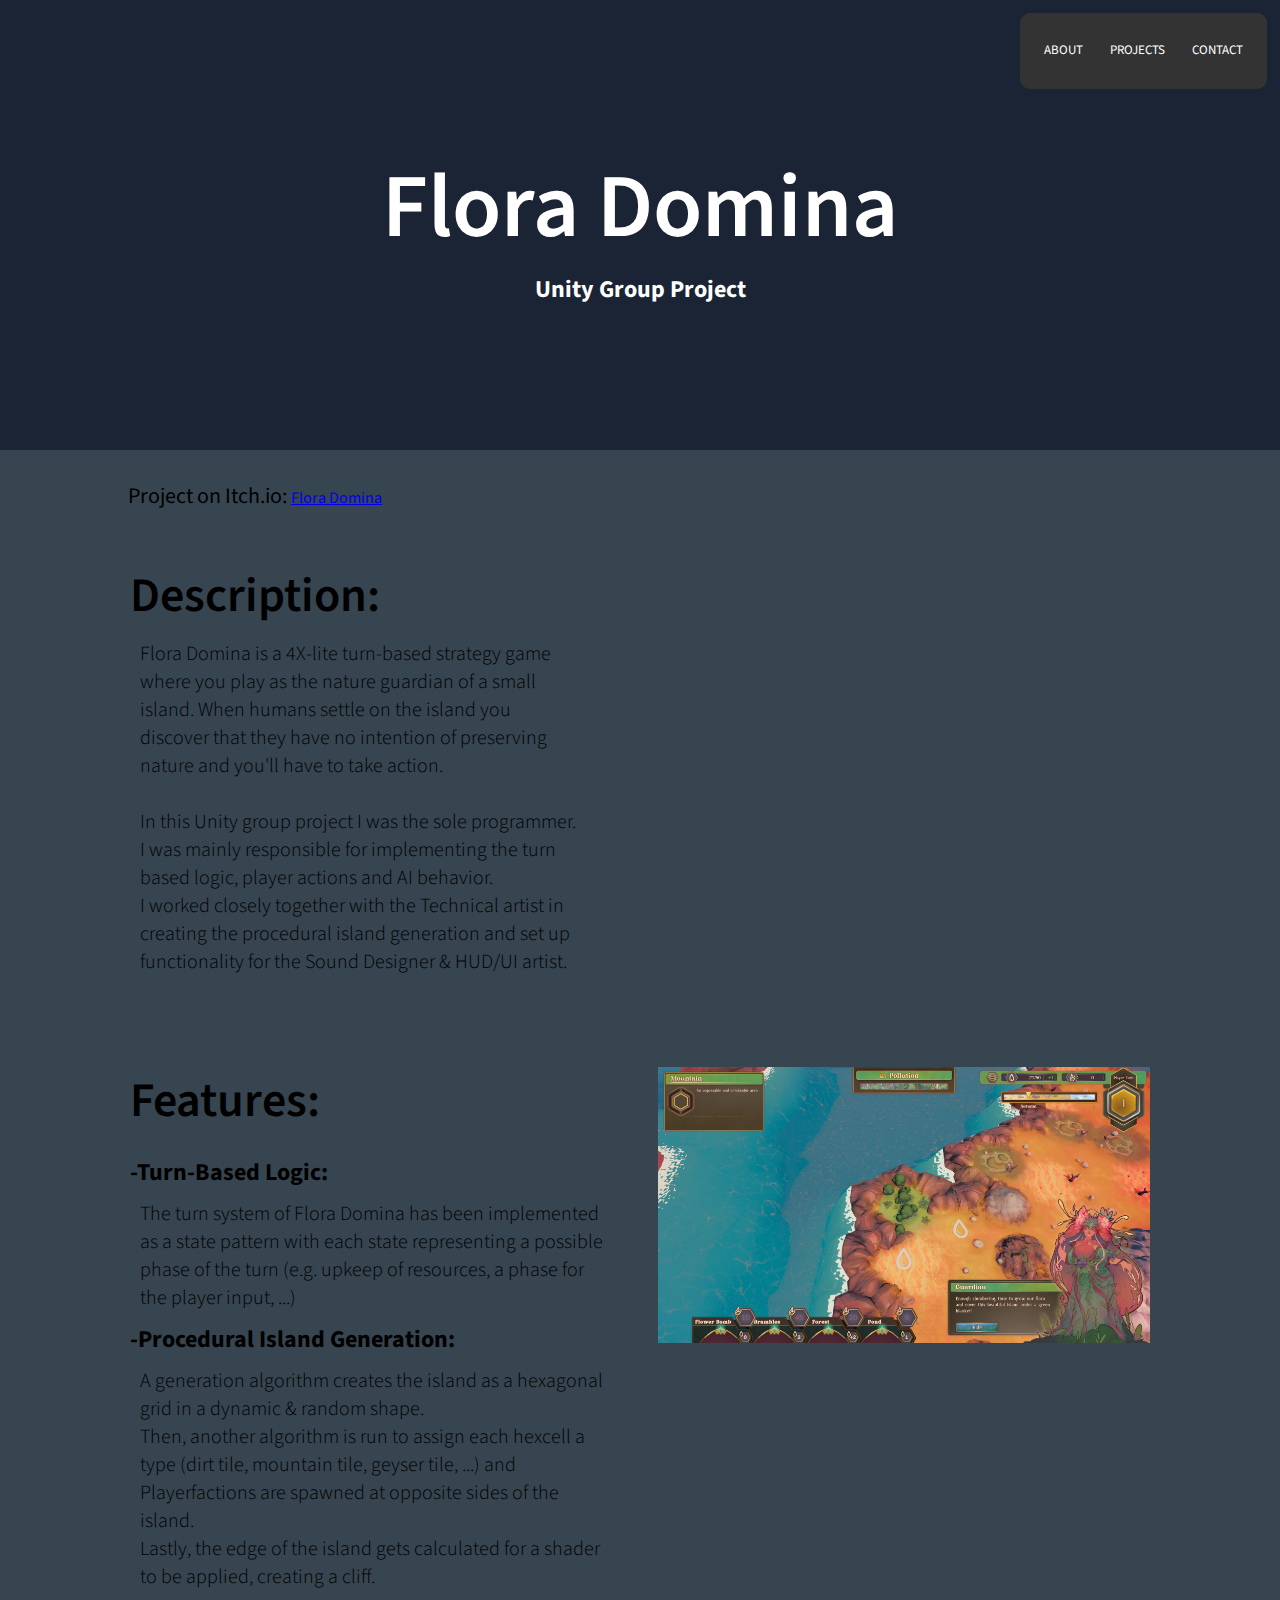
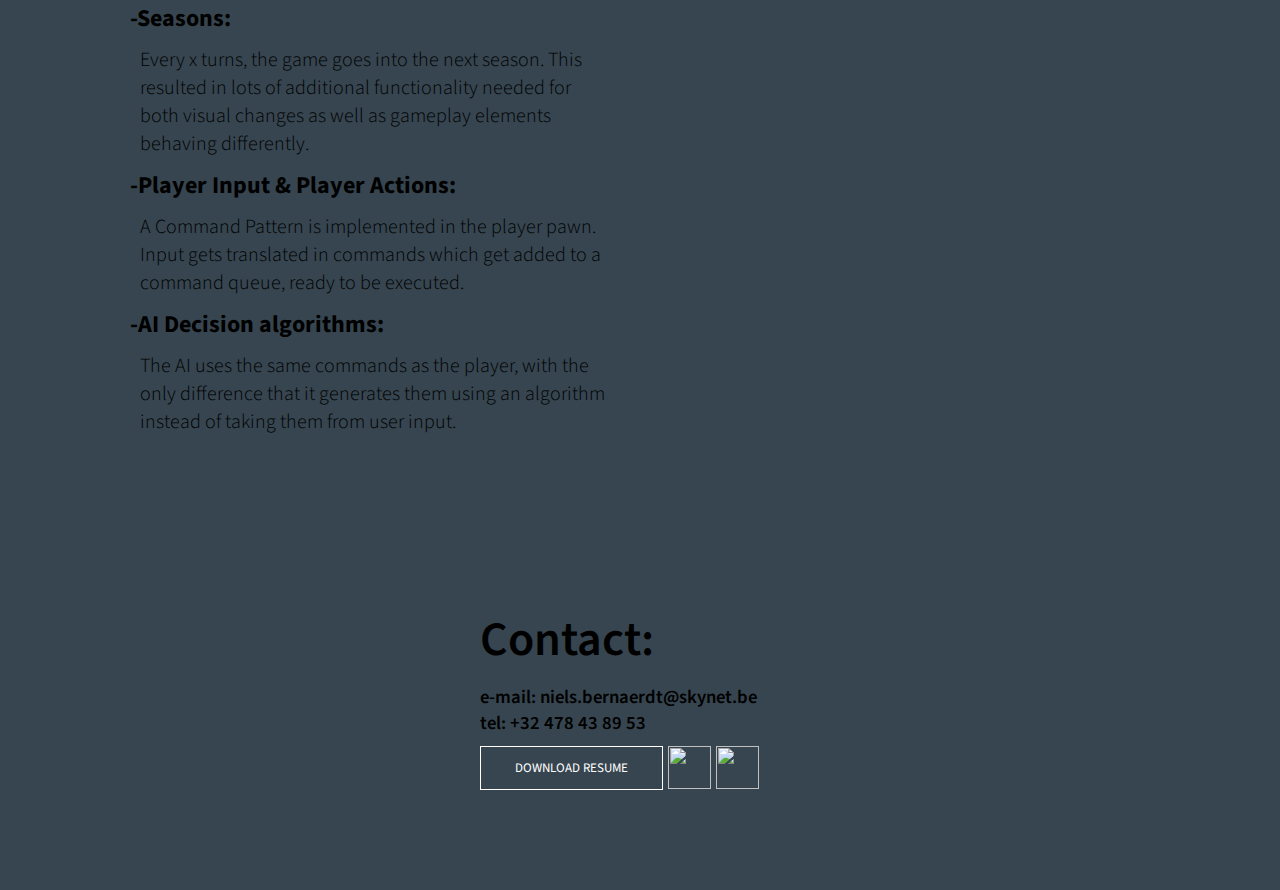
==== FloraDomina.html @ 12a6bb4c "MOD: Project Pages rewritten" ====
<html style="--banner: url(Resources/Resources_FloraDomina_0.png);
            --bannerHeight: 50vh">
<head>
	<meta name="viewport" content="width=device-width, initial-scale=1.0">
	<title> Niels Bernaerdt</title>
	<link rel="stylesheet" href="style.css">
	<link rel="preconnect" href="https://fonts.googleapis.com">
	<link rel="preconnect" href="https://fonts.gstatic.com" crossorigin>
	<link href="https://fonts.googleapis.com/css2?family=Source+Sans+Pro&display=swap" rel="stylesheet">
</head>
<body>
	<!------ Header ------>
	<section class="header">
		<nav id="nav-wrapper">
			<div class="nav-links" id="navLinks">
				<i class="fa fa-times" onclick="HideMenu()"></i>
				<ul class="menuitem">
					<li><a href="Index.html#AboutID">ABOUT</a></li>
					<li><a href="Index.html#ProjectsID">PROJECTS</a></li>
					<li><a href="Index.html#ContactID">CONTACT</a></li>
				</ul>
			</div>
			<i class="fa fa-bars" onclick="ShowMenu()"></i>
		</nav>

		<div class="text-box">
			<h1>Flora Domina</h1>
			<h2>
				Unity Group Project
			</h2>
		</div>
	</section>

	<section class="mainBody">
		<div style="text-align: left;">
			<span style="font-size: 22px;">Project on Itch.io: </span>
			<a href="https://davevanverdegem.itch.io/flora-domina" target="_blank"> Flora Domina </a>
		</div>


		<div class="row">
			<a class="mainBodyCol">
				<h1>Description:</h1>
				<p class="p1">
					Flora Domina is a 4X-lite turn-based  strategy game where you play as the nature guardian of a small island.
					When humans settle on the island you discover that they have no intention of preserving nature and you'll have to take action.
					<br />
					<br />
					In this Unity group project I was the sole programmer. I was mainly responsible for implementing the turn based logic, player actions and AI behavior.
					<br />I worked closely together with the Technical artist in creating the procedural island generation and set up functionality for the Sound Designer & HUD/UI artist.
				</p>
			</a>

			<a class="mainBodyCol">
				<iframe width="560" height="315" src="https://www.youtube.com/embed/jz9SjQqxo2Q" title="YouTube video player" frameborder="0" allow="accelerometer; autoplay; clipboard-write; encrypted-media; gyroscope; picture-in-picture; web-share" allowfullscreen></iframe>
			</a>
		</div>
		<div class="row">
			<a class="mainBodyCol">
				<h1>Features:</h1>
				<p class="p1">
					<h2>-Turn-Based Logic:</h2>
				<p class="p1">The turn system of Flora Domina has been implemented as a state pattern with each state representing a possible phase of the turn (e.g. upkeep of resources, a phase for the player input, ...)</p>
				<h2>-Procedural Island Generation:</h2>
				<p class="p1">A generation algorithm creates the island as a hexagonal grid in a dynamic & random shape.<br />
					Then, another algorithm is run to assign each hexcell a type (dirt tile, mountain tile, geyser tile, ...) and Playerfactions are spawned at opposite sides of the island. <br />
					Lastly, the edge of the island gets calculated for a shader to be applied, creating a cliff.
					</p>
				<h2>-Seasons:</h2>
				<p class="p1">Every x turns, the game goes into the next season. This resulted in lots of additional functionality needed for both visual changes as well as gameplay elements behaving differently.</p>
				<h2>-Player Input & Player Actions:</h2>
				<p class="p1">A Command Pattern is implemented in the player pawn. Input gets translated in commands which get added to a command queue, ready to be executed.</p>
				<h2>-AI Decision algorithms:</h2>
				<p class="p1">The AI uses the same commands as the player, with the only difference that it generates them using an algorithm instead of taking them from user input.</p>
			</a>

			<a class="mainBodyCol">
				<img src="Resources/Resources_FloraDomina_1.png">
			</a>
		</div>
	</section>

	<!------ Footer ------>
	<section class="footer">
		<div class="contact">
			<h1>Contact:</h1>
			<h3>
				e-mail: niels.bernaerdt@skynet.be
				<br />tel: +32 478 43 89 53
			</h3>
			<div style="display: flex; gap: 5px;">
				<a href="https://drive.google.com/file/d/1lWMY_FMNLQYvfuoHR9jH7aXTfUZgRpDP/view?usp=sharing" target="_blank" class="btn">DOWNLOAD RESUME</a>
				<a href="https://www.linkedin.com/in/niels-bernaerdt-561952152/" target="_blank"><img src="Resources/IconLinkedIn.png" style="height: 43px; width:auto"></a>
				<a href="https://github.com/NielsBernaerdt" target="_blank"><img src="Resources/IconGithub.png" style="height: 43px; width: auto"></a>
			</div>
		</div>
	</section>

	<!------ JavaScript for Toggle Menu ------>
	<script>var navLinks = document.getElementById("navLinks");
        function ShowMenu() {
            navLinks.style.right = "0";
        }
        function HideMenu() {
            navLinks.style.right = "-200px";
        }</script>
</body>
</html>
---- style.css ----
* {
    margin: 0;
    padding: 0;
    scroll-behavior: smooth;
    font-family: 'Source Sans Pro', sans-serif;
}
:root {
    --banner: url(Resources/banner.png);
    --bannerHeight:  100vh;
}
html {
    /*background-color: #536878;*/
    /*background-color: #536872;*/
    background-color: #36454f;
}
.header {
    min-height: var(--bannerHeight);
    width: 100%;
    background-image: linear-gradient(rgba(4,9,30,0.55), rgba(4,9,30,0.55)), var(--banner);
    background-position: center;
    background-size: cover;
    position: relative;
}
nav {
    position: fixed;
    top: 0;
    right: 0;
    z-index: 2;
    display: flex;
    padding: 1% 1%;
    justify-content: space-between;
    align-items: center;
}
nav img{
    width: 150px;
}
.nav-links {
    flex: 1;
    text-align: right;
    flex-basis: 31%;
    background: #333333;
    border-radius: 10px;
    margin-bottom: 5%;
    padding: 20px 12px;
    box-sizing: border-box;
    transition: 0.5s;
}
    .nav-links ul li {
        list-style: none;
        display: inline-block;
        padding: 8px 12px;
        position: relative;
        vertical-align: middle;
    }
.nav-links ul li a{
    color: #fff;
    text-decoration: none;
    font-size: 13px;
}
    .nav-links ul li a img {
        width: 28px;
        height: 28px;
    }

.active{
    background-color: #666;
    color: white;
}
.nav-links ul li a::after {
    content: '';
    width: 0%;
    height: 2px;
    background: #495e67;
    display: block;
    margin: auto;
    transition: 0.5s;
}
.nav-links ul li a:hover::after{
    width: 100%;
}
.text-box{
    width: auto;
    color: #fff;
    position: absolute;
    top: 50%;
    left: 50%;
    transform: translate(-50%, -50%);
    text-align: center;
}

.text-box h1 {
    font-size: 90px;
}
.text-box p{
    margin: 10px 0 40px;
    font-size: 22px;
    color: #fff;
}
.btn{
    display: inline-block;
    text-decoration: none;
    color: #fff;
    border: 1px solid #fff;
    padding: 12px 34px;
    font-size: 13px;
    background: transparent;
    position: relative;
    cursor: pointer;
}
    .btn:hover {
        border: 1px solid #495e67;
        background: #495e67;
        transition: 1s;
    }

nav .fa{
    display: none;
}

@media(max-width: 700px){
    .text-box h1{
        font-size: 20px;
    }
    .nav-links ul li {
        display: block;
    }
    .nav-links {
        position: absolute;
        background: #f44336;
        height: 100vh;
        width: 200px;
        top: 0;
        right: -200px;
        text-align: left;
        z-index: 2;
        transition: 1s;
    }

    nav .fa{
        display: block;
        color: #fff;
        margin: 10px;
        font-size: 22px;
        cursor: pointer;
    }

    .nav-links ul{
        padding: 30px;
    }
}

/*----- Hightlighted Projects -----*/
.Highlights {
    width: 70%;
    margin: auto;
    text-align: center;
    /*padding-top: 50px;*/
}

.highlights-col {
    flex-basis: 32%;
    border-radius: 10px;
    margin-bottom: 30px;
    position: relative;
    overflow: hidden;
    /*chatgpt*/
    display: inline-block;
}

.highlights-col img {
    width: 100%;
    display: block;
}

.layer {
    /*    background: transparent;
    height: 100%;
    width: 100%;
    position: absolute;
    top: 0;
    left: 0;
    transition: 0.5s;*/
    position: absolute;
    top: 0;
    left: 0;
    bottom: 0;
    right: 0;
    background-color: rgba(0, 0, 0, 0.5);
    color: #fff;
    opacity: 0;
    transition: opacity 0.3s ease-in-out;
    display: flex;
    flex-direction: column;
    justify-content: start;
    align-items: end;
    /* padding: 0; */
}

.highlights-col:hover .layer {
    opacity: 1;
}

.icons {
    display: flex;
    gap: 5px;
    /* margin-top: 10px; */
    margin-right: 10px;
}

    .icon {
        width: 30px;
        height: 50px;
    }

    .layer:hover {
        background: rgba(66,73,82,0.7);

        opacity: 1;
    }


.layer h3 {
    width: 100%;
    font-weight: 500;
    color: #fff;
    font-size: 26px;
    bottom: 0;
    left: 50%;
    transform: translateX(-50%);
    position: absolute;
    opacity: 0;
    transition: 0.5s;

    margin: 0;
}

    .layer:hover h3 {
        bottom: 49%;
        opacity: 1;
    }

/*----- Other Projects -----*/
.other {
    width: 80%;
    margin: auto;
    text-align: center;
    padding-top: 30px;
}
h1{
    font-size: 48px;
    font-weight: 600;
}
p{
    color: white;
    font-size: 14px;
    font-weight: 300;
    outline-width: 22px;
    padding:  10px;
}

.row{
    margin-top: 2%;
    display: flex;
    justify-content: space-between;
}
.other-col {
    flex-basis: 31%;
    background: #495e67;
    border-radius: 10px;
    margin-bottom: 5%;
    padding: 20px 12px;
    box-sizing: border-box;
    transition: 0.5s;
    text-align: left;
    text-decoration: none;
    color: black;
}
h3{
    text-align: center;
    font-weight: 600;
    margin: 10px 0;
}
.other-col:hover {
    box-shadow: 0 0 20px 0px rgba(0, 0, 0, 0.2);
}

@media(max-width: 700px)
{
    .row{
        flex-direction: column;
    }
}

/*----- Contact -----*/
.cta {
    margin: 70px auto;
    margin-bottom: 0px;
    width: 80%;
    background-image: linear-gradient(rgba(0, 0, 0, 0.7), rgba(0, 0, 0, 0.7)), url(Resources/Resources_UnrealFormations_2.gif);
    background-position: center;
    background-size: cover;
    border-radius: 10px;
    text-align: center;
    padding: 100px 0;
}
.cta h1 {
    color: white;
}
@media(max-width: 700px){
    .cta h1{
        font-size: 24px;
    }
}

/*----- Footer -----*/
.footer {
    width: 100%;
    text-align: center;
    padding: 100px 0px;
}
.contact {
    width: 25%;
    margin: auto;
    text-align: left;
}
    .contact h3 {
        text-align: left;
    }

/*----- Other Pages -----*/
.github-logo {
    background-color: #772f9d;
    padding: 5px;
    border-radius: 5%;
    width: 35px !important;
    height: 35px;
    vertical-align: middle;
    /*text-align: right;*/

    margin-left: 5px;
}
.mainBody {
    margin: 0px auto;
    width: 80%;
    text-align: left;
    padding: 30px 0;
}
.mainBody img{
    width: 50%;
}
.p1{
    font-size: 20px;
    color: black;
}
.mainBodyCol{
    flex-basis: 48%;
    padding: 30px 2px;
}
.mainBodyCol img{
    width: 100%;
}
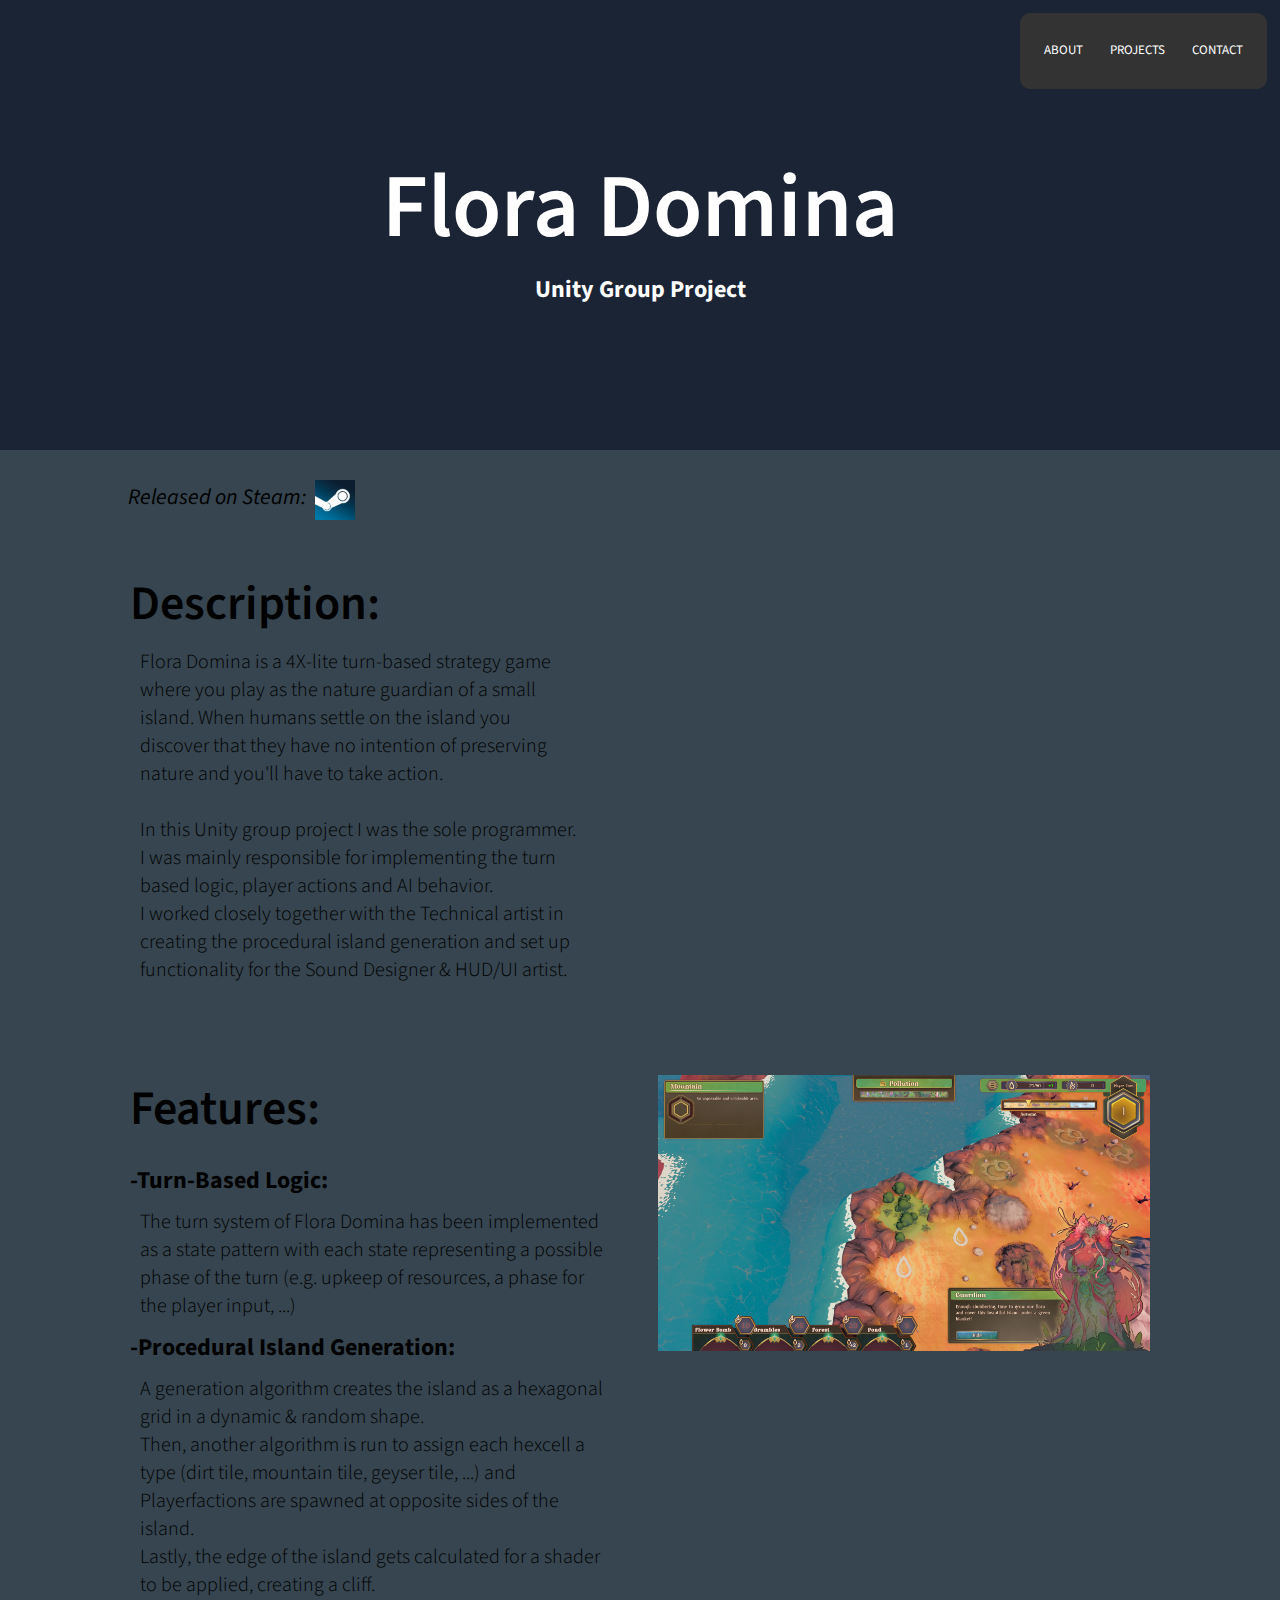
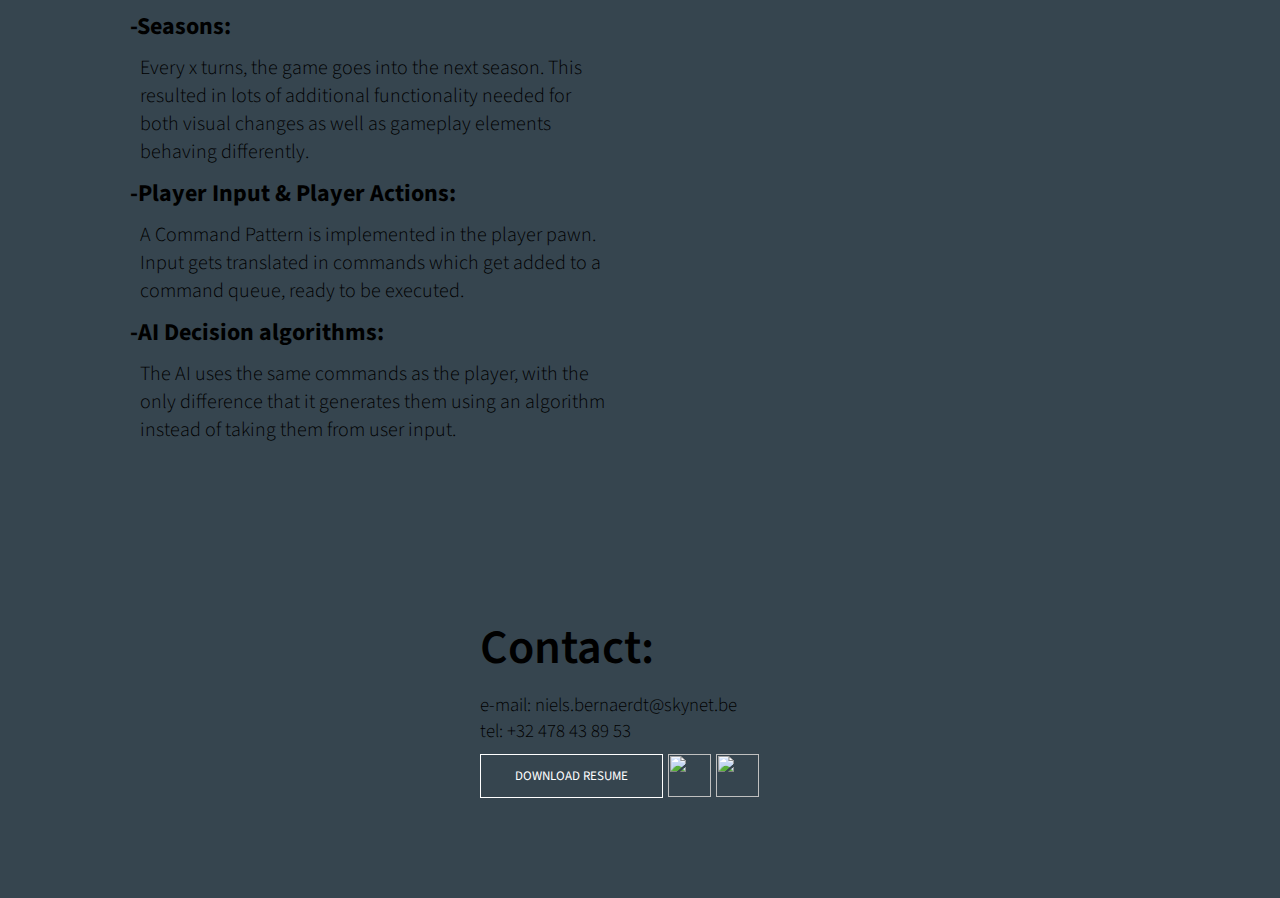
==== commit 3298fba5: "ADD: Steam Icon" ====
--- a/FloraDomina.html
+++ b/FloraDomina.html
@@ -3,6 +3,7 @@
 <head>
 	<meta name="viewport" content="width=device-width, initial-scale=1.0">
 	<title> Niels Bernaerdt</title>
+	<link rel="icon" href="favicon.ico" type="image/x-icon" />
 	<link rel="stylesheet" href="style.css">
 	<link rel="preconnect" href="https://fonts.googleapis.com">
 	<link rel="preconnect" href="https://fonts.gstatic.com" crossorigin>
@@ -33,8 +34,10 @@
 
 	<section class="mainBody">
 		<div style="text-align: left;">
-			<span style="font-size: 22px;">Project on Itch.io: </span>
-			<a href="https://davevanverdegem.itch.io/flora-domina" target="_blank"> Flora Domina </a>
+			<span style="font-size: 22px; font-style:italic">Released on Steam: </span>
+			<a href="https://store.steampowered.com/app/2285500/Flora_Domina/?curator_clanid=4777282&utm_source=SteamDB" target="_blank">
+				<img src="Resources/IconSteam.png" class="steam-logo">
+			</a>
 		</div>
 
 
@@ -62,10 +65,11 @@
 					<h2>-Turn-Based Logic:</h2>
 				<p class="p1">The turn system of Flora Domina has been implemented as a state pattern with each state representing a possible phase of the turn (e.g. upkeep of resources, a phase for the player input, ...)</p>
 				<h2>-Procedural Island Generation:</h2>
-				<p class="p1">A generation algorithm creates the island as a hexagonal grid in a dynamic & random shape.<br />
+				<p class="p1">
+					A generation algorithm creates the island as a hexagonal grid in a dynamic & random shape.<br />
 					Then, another algorithm is run to assign each hexcell a type (dirt tile, mountain tile, geyser tile, ...) and Playerfactions are spawned at opposite sides of the island. <br />
 					Lastly, the edge of the island gets calculated for a shader to be applied, creating a cliff.
-					</p>
+				</p>
 				<h2>-Seasons:</h2>
 				<p class="p1">Every x turns, the game goes into the next season. This resulted in lots of additional functionality needed for both visual changes as well as gameplay elements behaving differently.</p>
 				<h2>-Player Input & Player Actions:</h2>
--- a/style.css
+++ b/style.css
@@ -154,7 +154,6 @@
     width: 70%;
     margin: auto;
     text-align: center;
-    /*padding-top: 50px;*/
 }
 
 .highlights-col {
@@ -173,27 +172,17 @@
 }
 
 .layer {
-    /*    background: transparent;
-    height: 100%;
-    width: 100%;
-    position: absolute;
-    top: 0;
-    left: 0;
-    transition: 0.5s;*/
     position: absolute;
     top: 0;
     left: 0;
     bottom: 0;
     right: 0;
-    background-color: rgba(0, 0, 0, 0.5);
-    color: #fff;
-    opacity: 0;
+    color: #fff;
     transition: opacity 0.3s ease-in-out;
     display: flex;
     flex-direction: column;
     justify-content: start;
     align-items: end;
-    /* padding: 0; */
 }
 
 .highlights-col:hover .layer {
@@ -203,13 +192,12 @@
 .icons {
     display: flex;
     gap: 5px;
-    /* margin-top: 10px; */
     margin-right: 10px;
 }
 
     .icon {
-        width: 30px;
-        height: 50px;
+        width: 40px;
+        height: 60px;
     }
 
     .layer:hover {
@@ -223,7 +211,7 @@
     width: 100%;
     font-weight: 500;
     color: #fff;
-    font-size: 26px;
+    font-size: 38px;
     bottom: 0;
     left: 50%;
     transform: translateX(-50%);
@@ -235,9 +223,13 @@
 }
 
     .layer:hover h3 {
-        bottom: 49%;
+        bottom: 45%;
         opacity: 1;
     }
+
+.layer h3 span {
+    font-size: 18px;
+}
 
 /*----- Other Projects -----*/
 .other {
@@ -325,6 +317,7 @@
 }
     .contact h3 {
         text-align: left;
+        font-weight: 300;
     }
 
 /*----- Other Pages -----*/
@@ -335,8 +328,13 @@
     width: 35px !important;
     height: 35px;
     vertical-align: middle;
-    /*text-align: right;*/
-
+
+    margin-left: 5px;
+}
+.steam-logo {
+    width: 40px !important;
+    height: 40px;
+    vertical-align: middle;
     margin-left: 5px;
 }
 .mainBody {
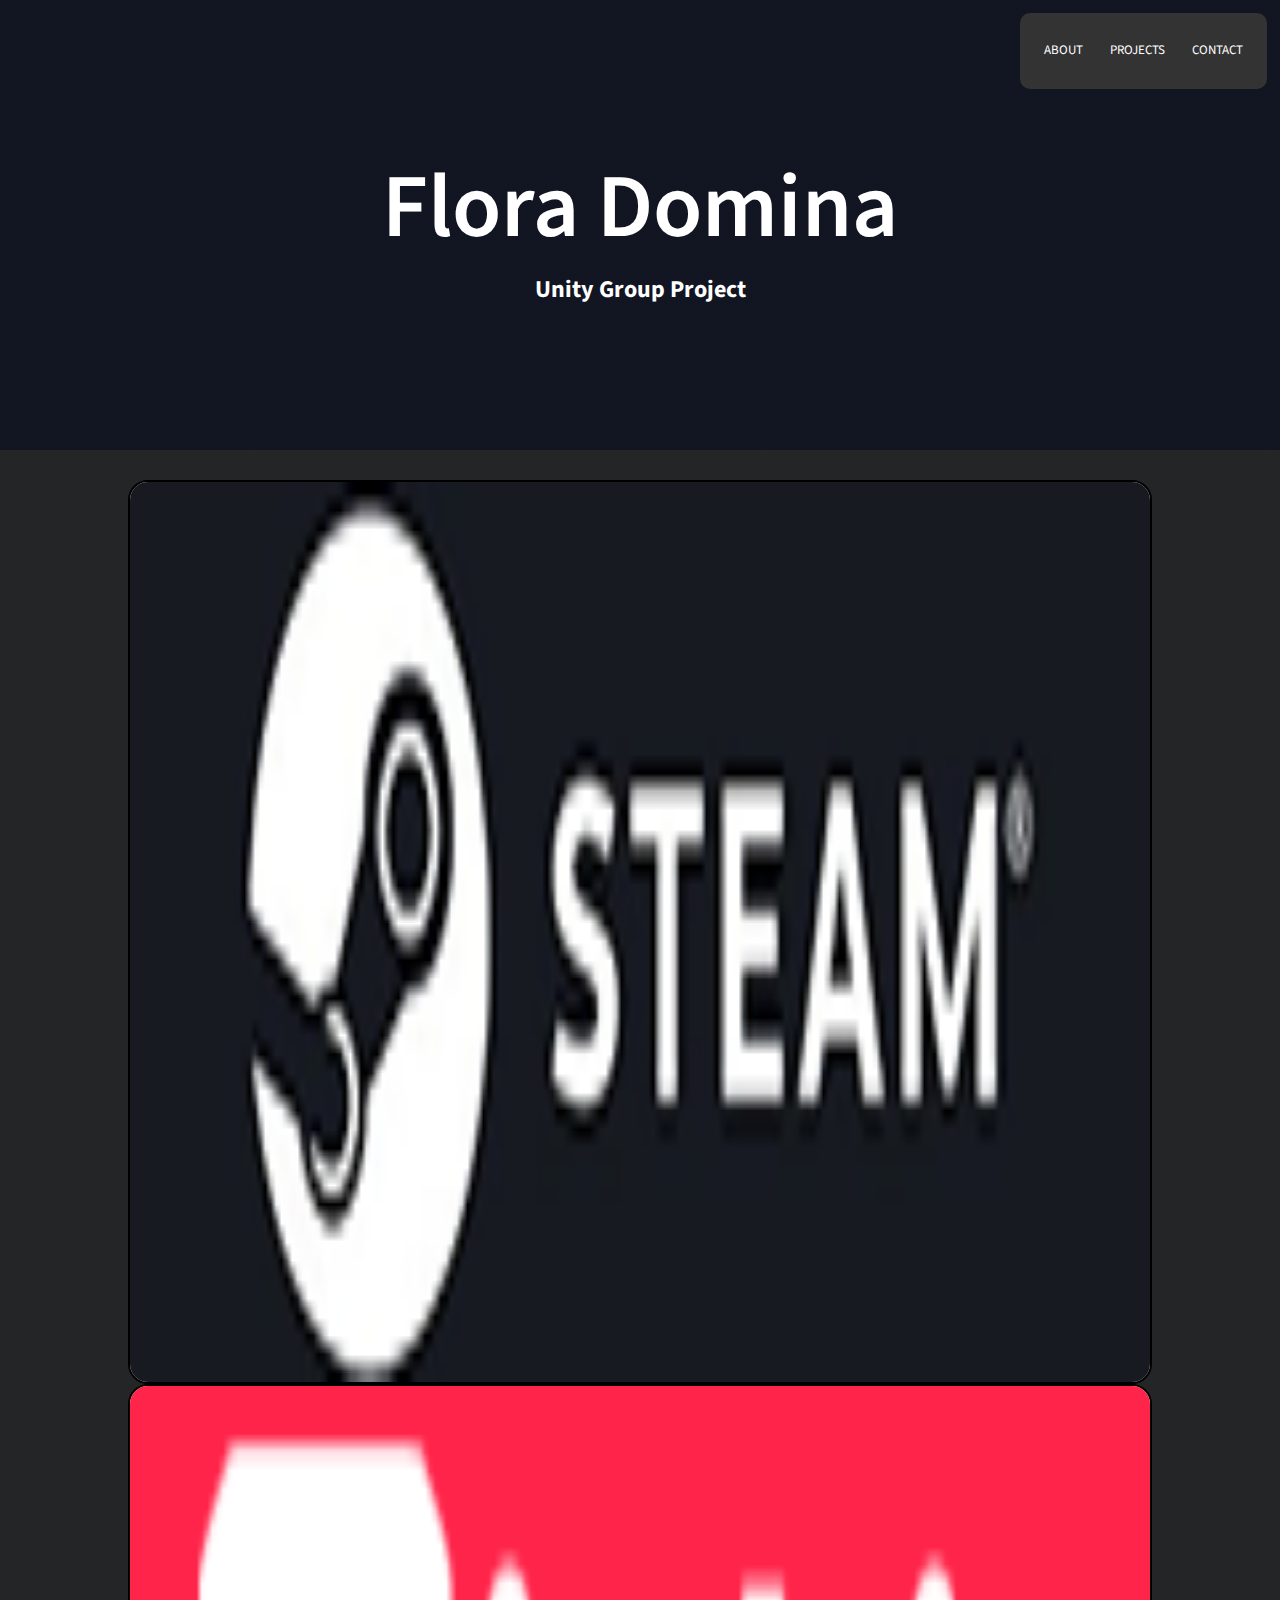
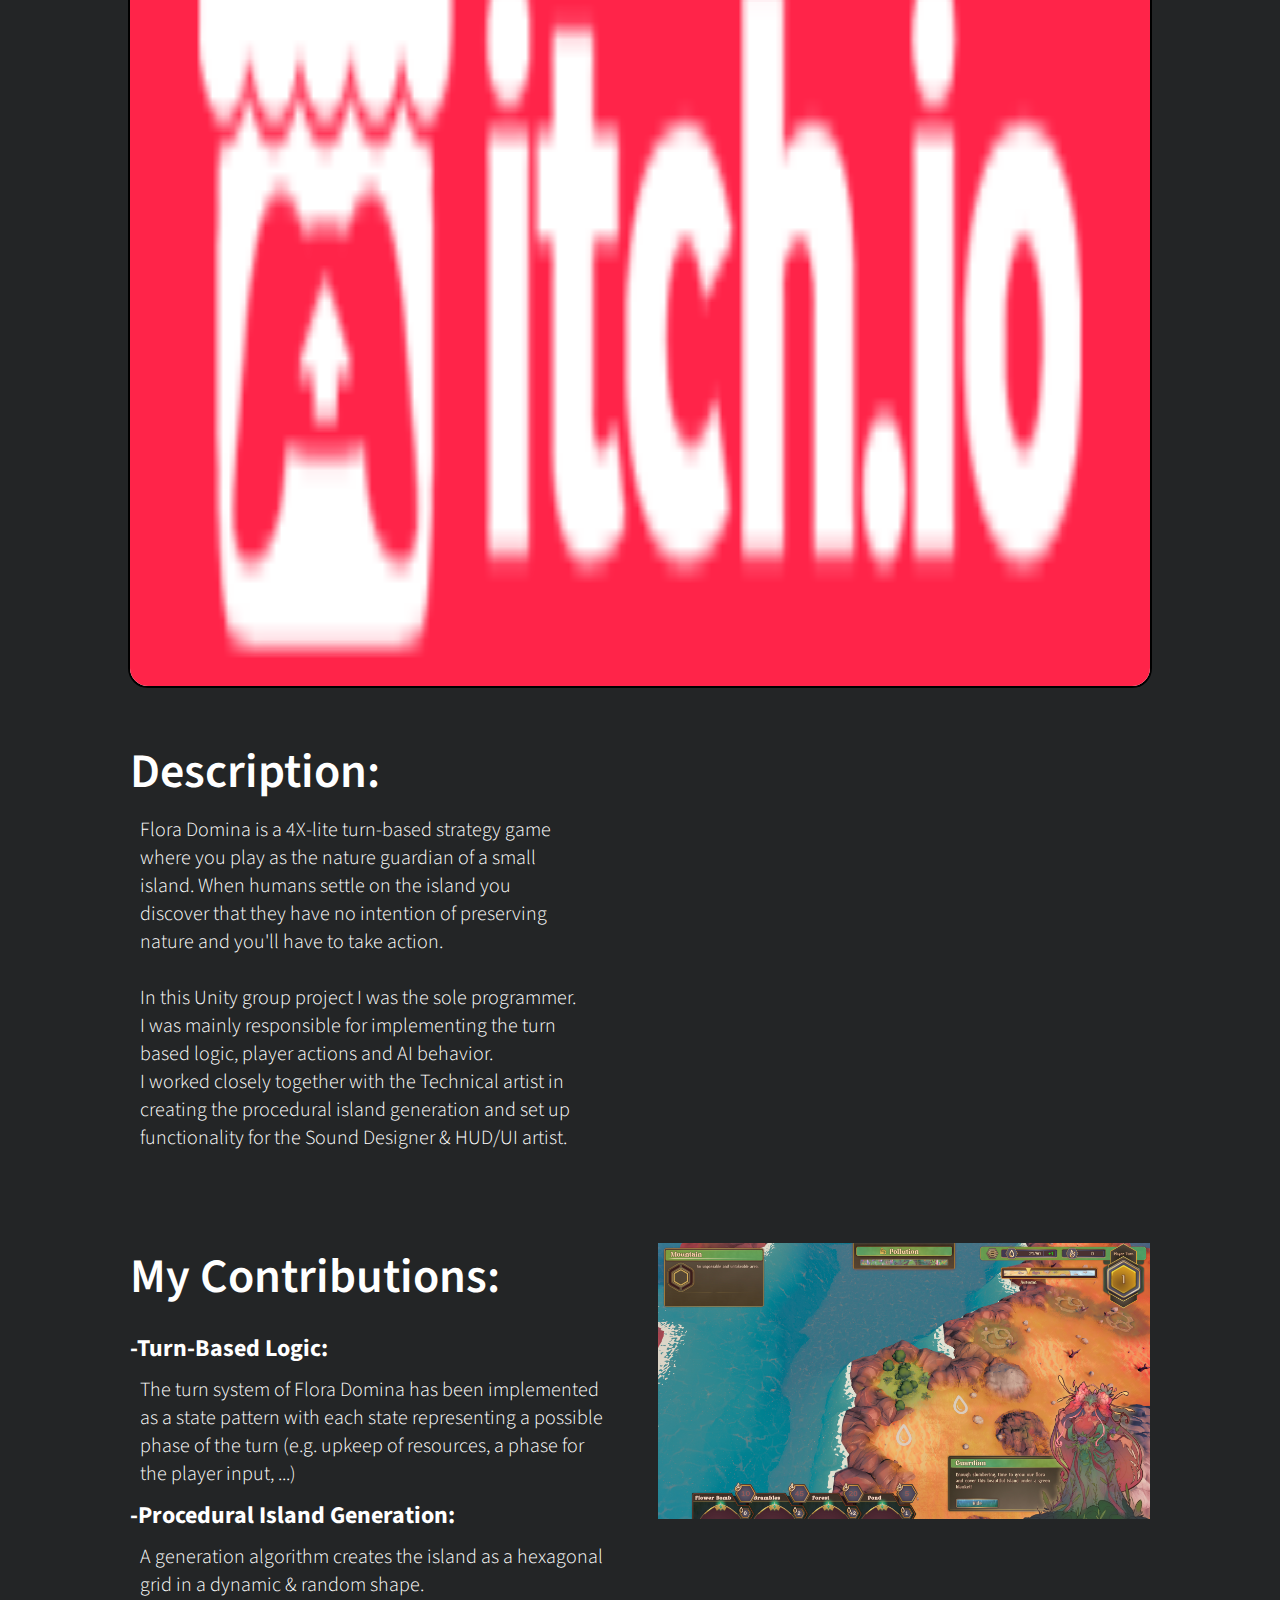
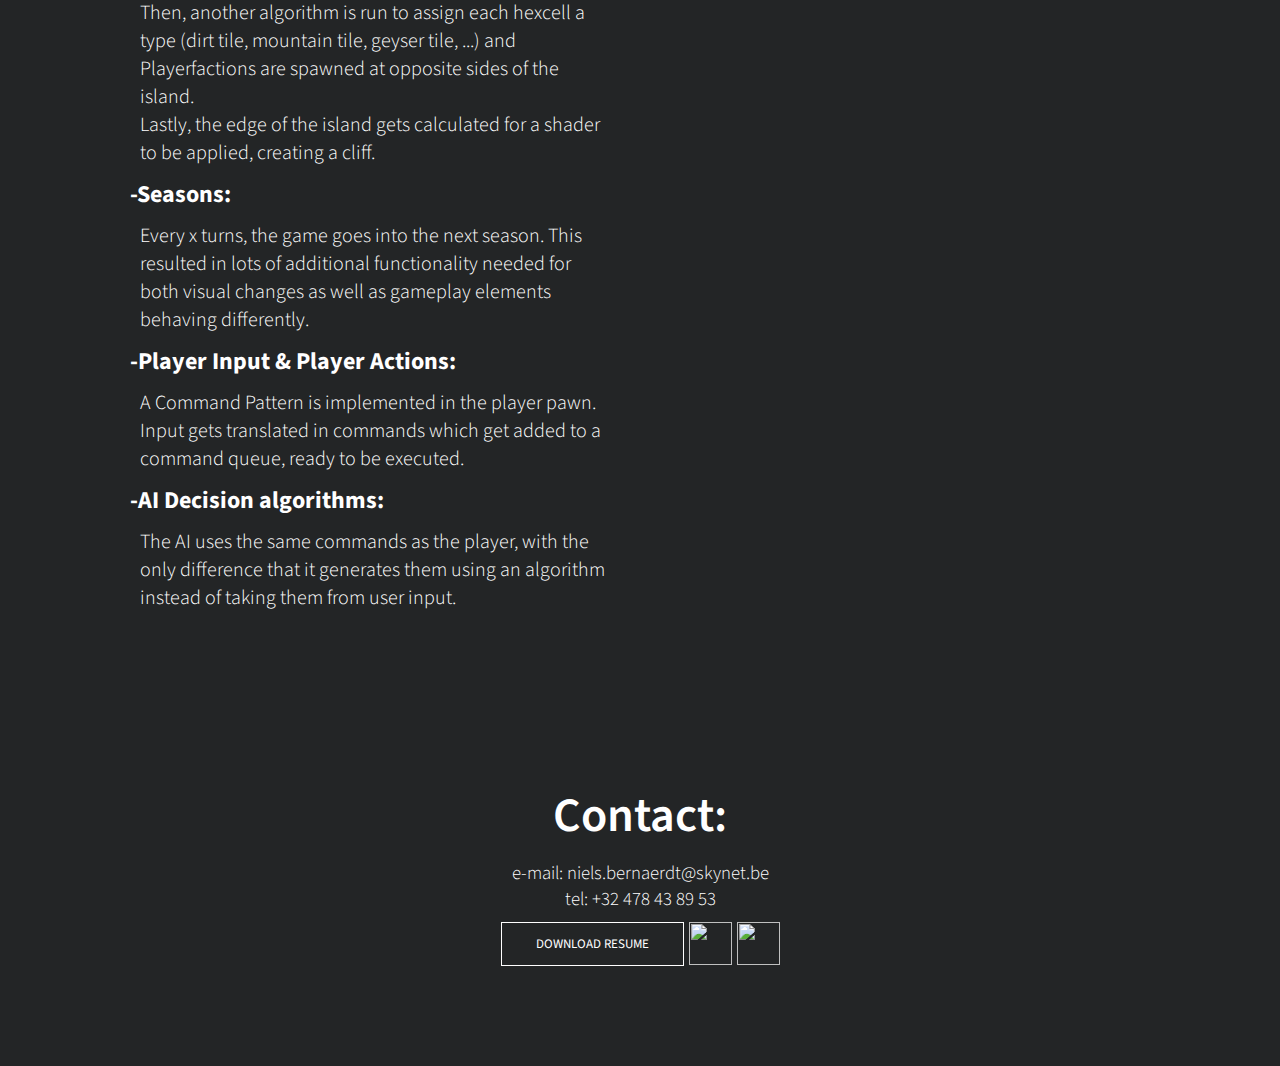
==== commit 021a5a10: "MOD: Layout, Colors & Icons" ====
--- a/FloraDomina.html
+++ b/FloraDomina.html
@@ -33,13 +33,16 @@
 	</section>
 
 	<section class="mainBody">
-		<div style="text-align: left;">
-			<span style="font-size: 22px; font-style:italic">Released on Steam: </span>
-			<a href="https://store.steampowered.com/app/2285500/Flora_Domina/?curator_clanid=4777282&utm_source=SteamDB" target="_blank">
-				<img src="Resources/IconSteam.png" class="steam-logo">
-			</a>
-		</div>
-
+		<button style="border-radius: 20px; background-color: #ffffff; border: 2px solid #000000; cursor: pointer; overflow: hidden;" onclick="window.open('https://store.steampowered.com/app/2285500/Flora_Domina/?curator_clanid=4777282&utm_source=SteamDB')">
+			<div>
+				<img src="Resources/ButtonSteam.png" style="width: 100%; height: 100%;">
+			</div>
+		</button>
+		<button style="border-radius: 20px; background-color: #ffffff; border: 2px solid #000000; cursor: pointer; overflow: hidden;" onclick="window.open('https://davevanverdegem.itch.io/flora-domina')">
+			<div>
+				<img src="Resources/ButtonItchIO.png" style="width: 100%; height: 100%;">
+			</div>
+		</button>
 
 		<div class="row">
 			<a class="mainBodyCol">
@@ -60,7 +63,7 @@
 		</div>
 		<div class="row">
 			<a class="mainBodyCol">
-				<h1>Features:</h1>
+				<h1>My Contributions:</h1>
 				<p class="p1">
 					<h2>-Turn-Based Logic:</h2>
 				<p class="p1">The turn system of Flora Domina has been implemented as a state pattern with each state representing a possible phase of the turn (e.g. upkeep of resources, a phase for the player input, ...)</p>
@@ -92,7 +95,7 @@
 				e-mail: niels.bernaerdt@skynet.be
 				<br />tel: +32 478 43 89 53
 			</h3>
-			<div style="display: flex; gap: 5px;">
+			<div style="display: flex; gap: 5px; justify-content: center">
 				<a href="https://drive.google.com/file/d/1lWMY_FMNLQYvfuoHR9jH7aXTfUZgRpDP/view?usp=sharing" target="_blank" class="btn">DOWNLOAD RESUME</a>
 				<a href="https://www.linkedin.com/in/niels-bernaerdt-561952152/" target="_blank"><img src="Resources/IconLinkedIn.png" style="height: 43px; width:auto"></a>
 				<a href="https://github.com/NielsBernaerdt" target="_blank"><img src="Resources/IconGithub.png" style="height: 43px; width: auto"></a>
--- a/style.css
+++ b/style.css
@@ -3,6 +3,7 @@
     padding: 0;
     scroll-behavior: smooth;
     font-family: 'Source Sans Pro', sans-serif;
+    color: white;
 }
 :root {
     --banner: url(Resources/banner.png);
@@ -11,7 +12,8 @@
 html {
     /*background-color: #536878;*/
     /*background-color: #536872;*/
-    background-color: #36454f;
+    /*background-color: #36454f;*/
+    background-color: #232526;
 }
 .header {
     min-height: var(--bannerHeight);
@@ -238,9 +240,10 @@
     text-align: center;
     padding-top: 30px;
 }
-h1{
+h1 {
     font-size: 48px;
     font-weight: 600;
+    /*color: #bdbfc1;*/
 }
 p{
     color: white;
@@ -313,10 +316,10 @@
 .contact {
     width: 25%;
     margin: auto;
-    text-align: left;
+    text-align: center;
 }
     .contact h3 {
-        text-align: left;
+        text-align: center;
         font-weight: 300;
     }
 
@@ -348,7 +351,6 @@
 }
 .p1{
     font-size: 20px;
-    color: black;
 }
 .mainBodyCol{
     flex-basis: 48%;
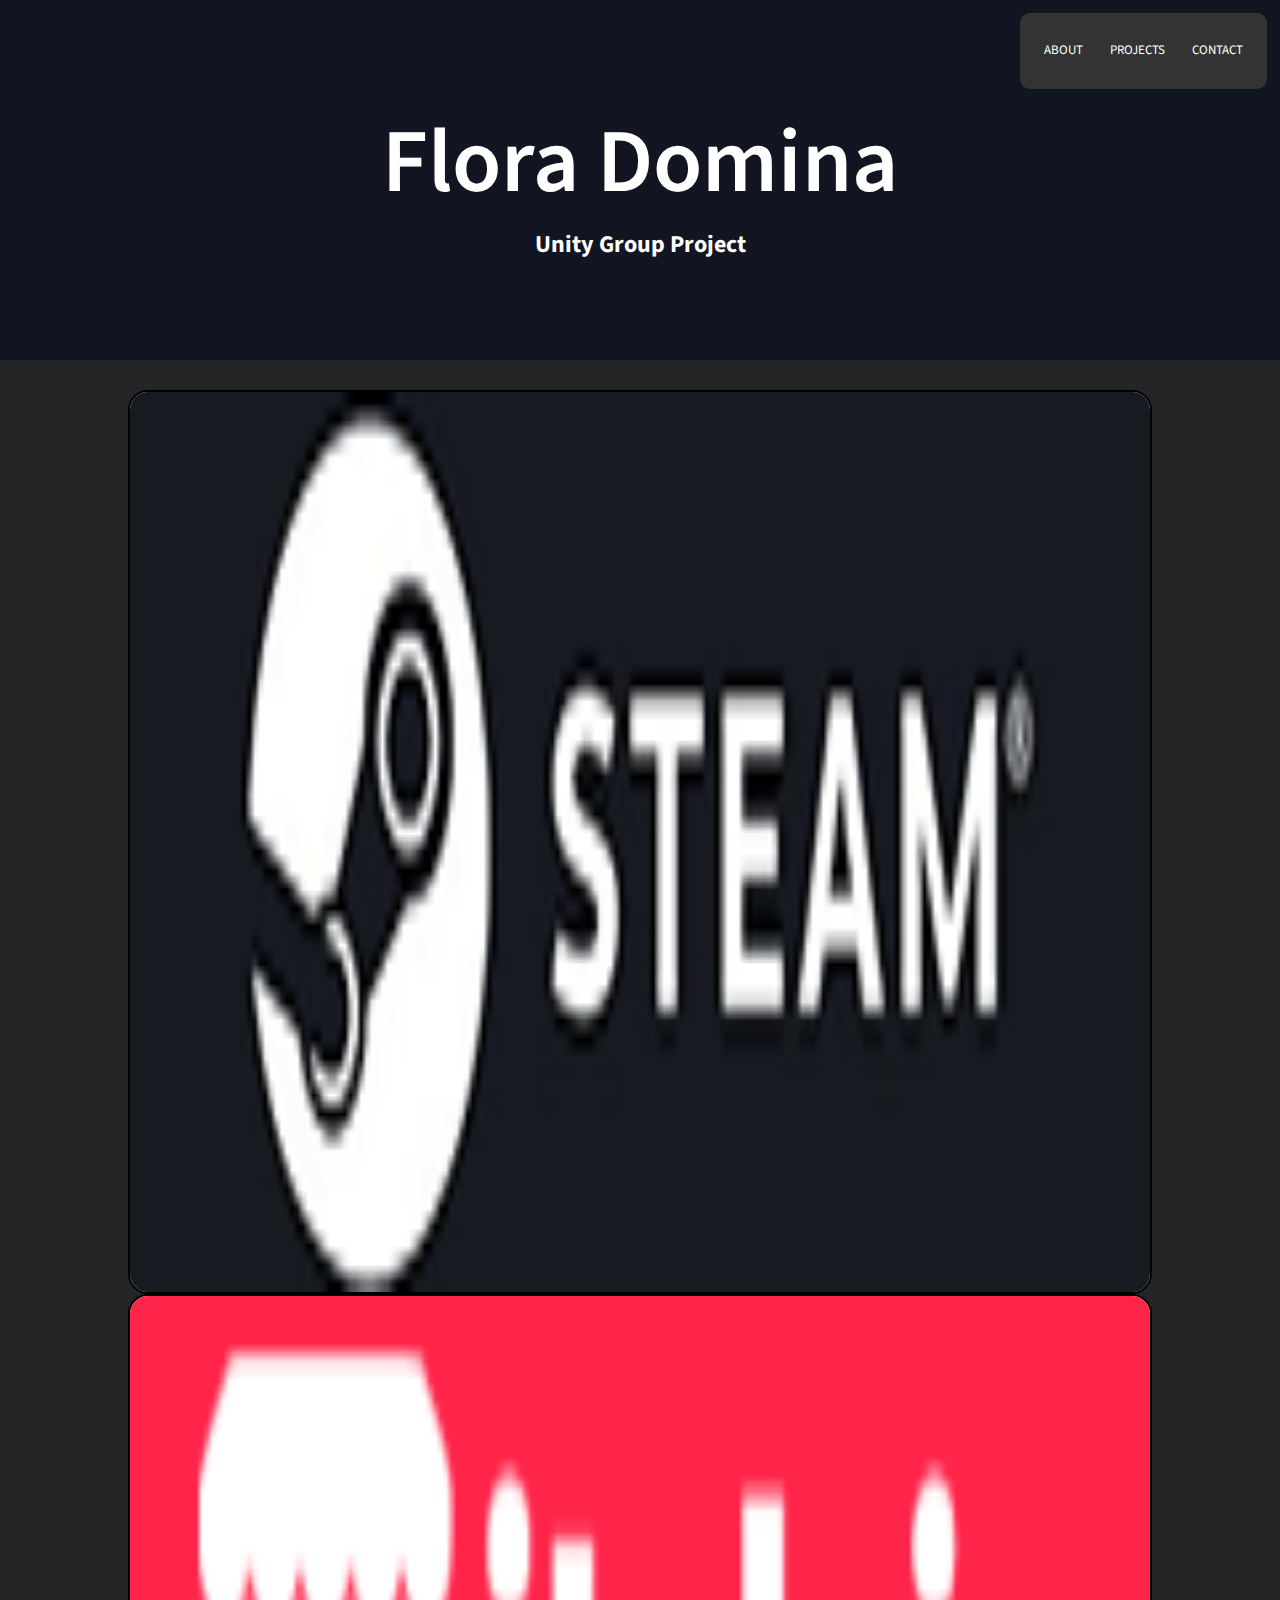
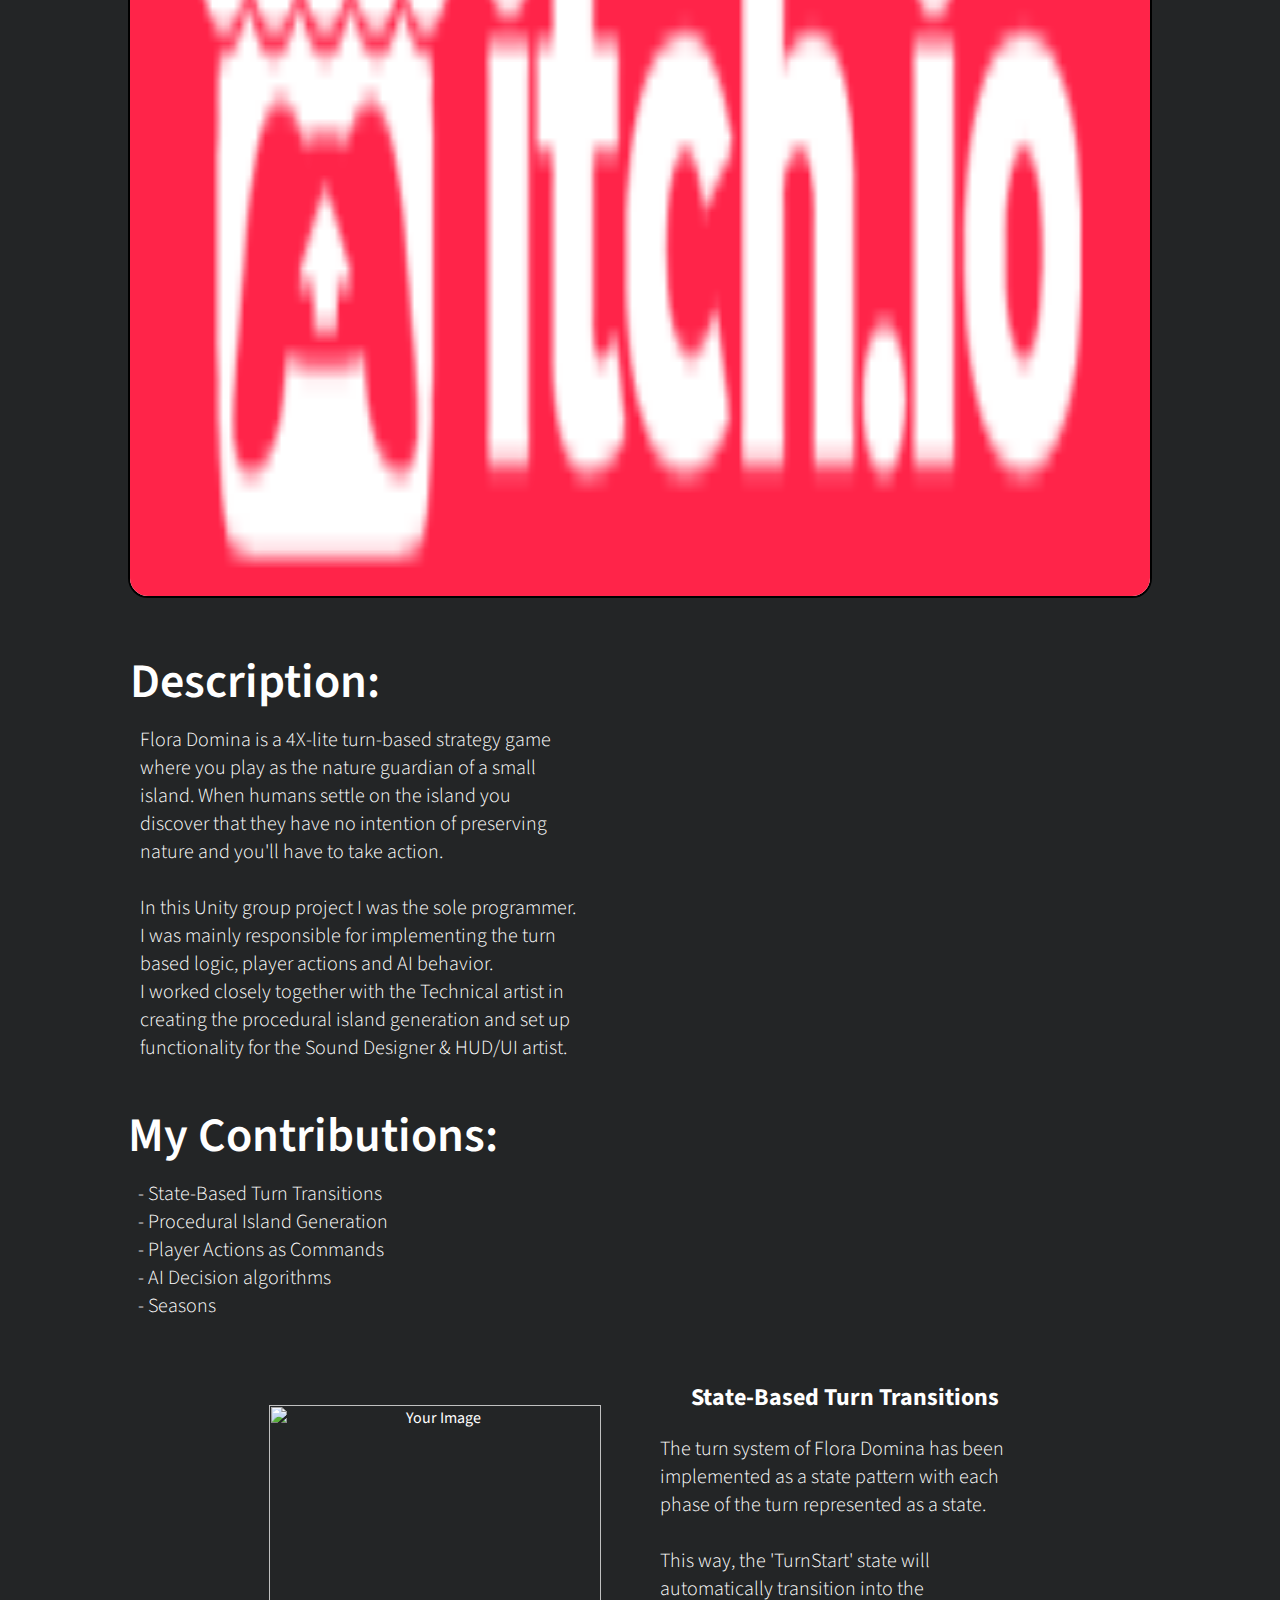
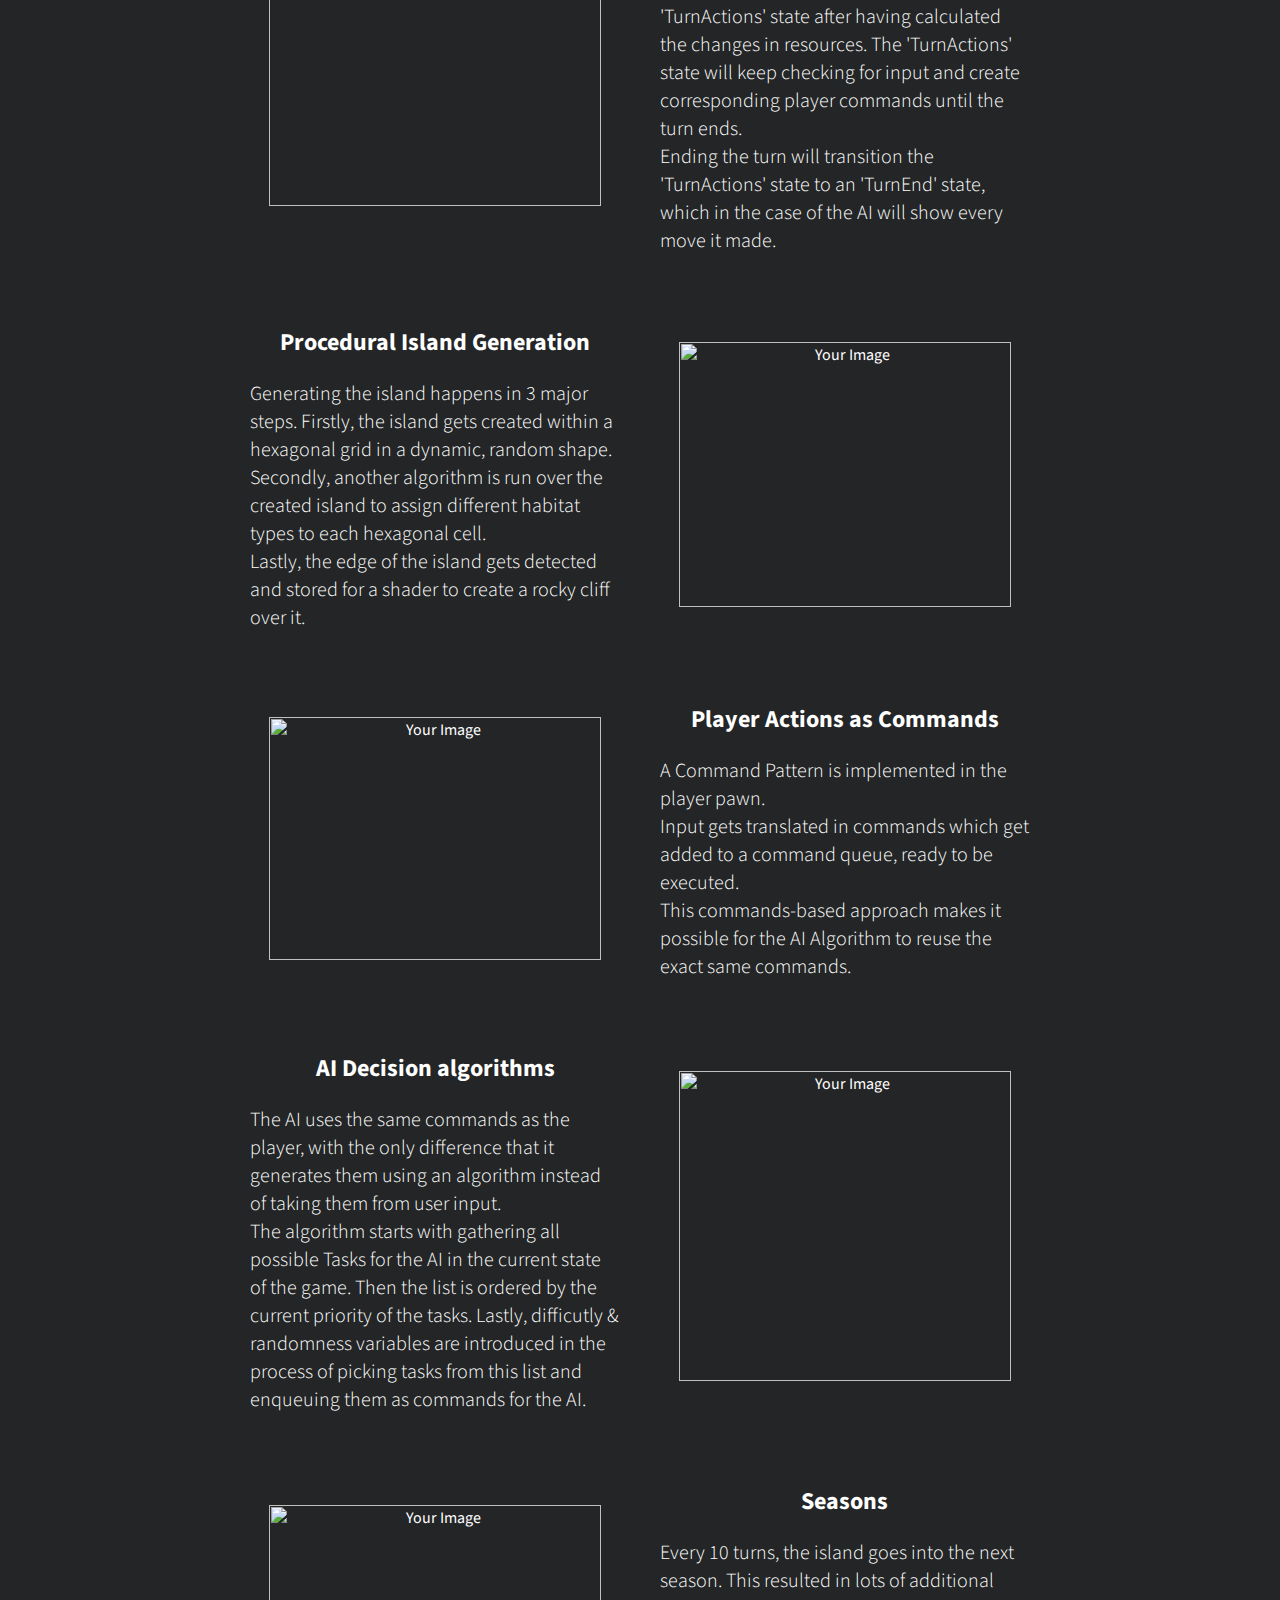
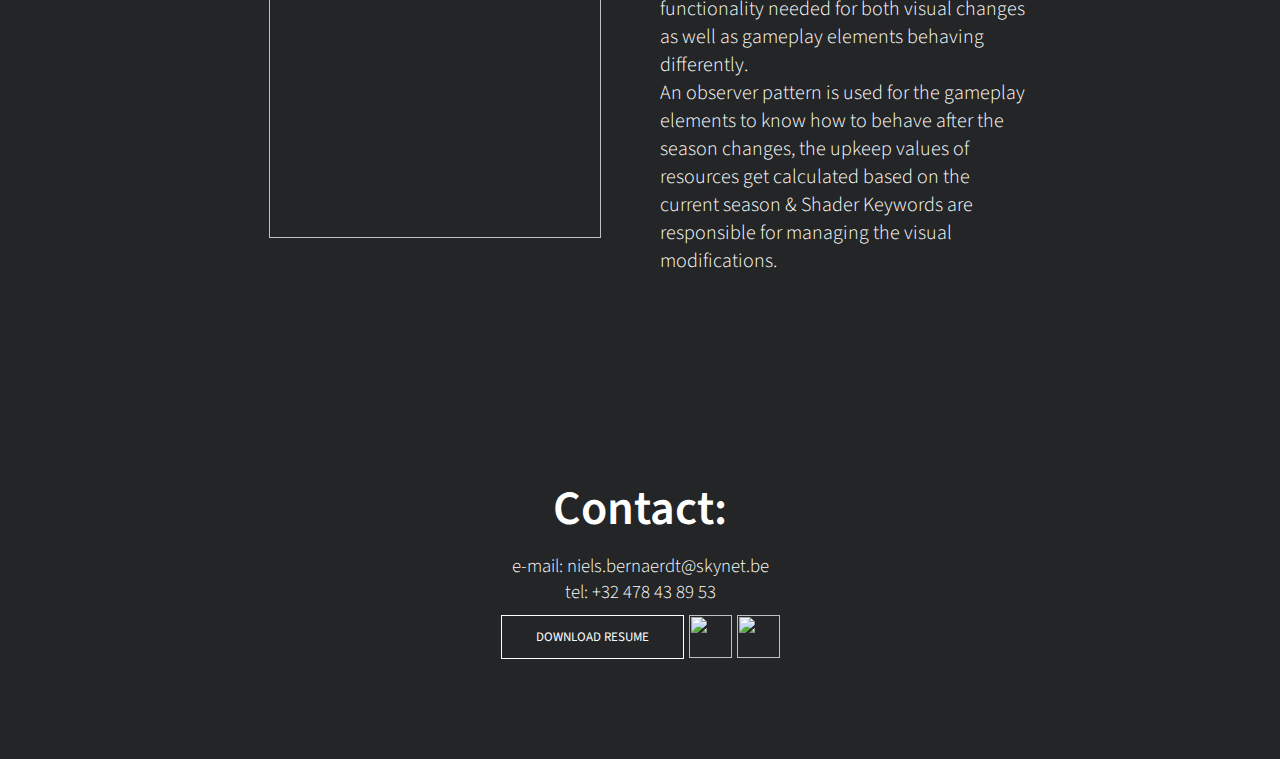
==== commit 9a14398b: "MOD: Layout & Content" ====
--- a/FloraDomina.html
+++ b/FloraDomina.html
@@ -1,5 +1,5 @@
 <html style="--banner: url(Resources/Resources_FloraDomina_0.png);
-            --bannerHeight: 50vh">
+            --bannerHeight: 40vh">
 <head>
 	<meta name="viewport" content="width=device-width, initial-scale=1.0">
 	<title> Niels Bernaerdt</title>
@@ -44,6 +44,7 @@
 			</div>
 		</button>
 
+
 		<div class="row">
 			<a class="mainBodyCol">
 				<h1>Description:</h1>
@@ -61,30 +62,97 @@
 				<iframe width="560" height="315" src="https://www.youtube.com/embed/jz9SjQqxo2Q" title="YouTube video player" frameborder="0" allow="accelerometer; autoplay; clipboard-write; encrypted-media; gyroscope; picture-in-picture; web-share" allowfullscreen></iframe>
 			</a>
 		</div>
-		<div class="row">
-			<a class="mainBodyCol">
-				<h1>My Contributions:</h1>
-				<p class="p1">
-					<h2>-Turn-Based Logic:</h2>
-				<p class="p1">The turn system of Flora Domina has been implemented as a state pattern with each state representing a possible phase of the turn (e.g. upkeep of resources, a phase for the player input, ...)</p>
-				<h2>-Procedural Island Generation:</h2>
-				<p class="p1">
-					A generation algorithm creates the island as a hexagonal grid in a dynamic & random shape.<br />
-					Then, another algorithm is run to assign each hexcell a type (dirt tile, mountain tile, geyser tile, ...) and Playerfactions are spawned at opposite sides of the island. <br />
-					Lastly, the edge of the island gets calculated for a shader to be applied, creating a cliff.
-				</p>
-				<h2>-Seasons:</h2>
-				<p class="p1">Every x turns, the game goes into the next season. This resulted in lots of additional functionality needed for both visual changes as well as gameplay elements behaving differently.</p>
-				<h2>-Player Input & Player Actions:</h2>
-				<p class="p1">A Command Pattern is implemented in the player pawn. Input gets translated in commands which get added to a command queue, ready to be executed.</p>
-				<h2>-AI Decision algorithms:</h2>
-				<p class="p1">The AI uses the same commands as the player, with the only difference that it generates them using an algorithm instead of taking them from user input.</p>
-			</a>
+		<h1>My Contributions:</h1>
+		<p class="p1">
+			- State-Based Turn Transitions<br />
+			- Procedural Island Generation<br />
+			- Player Actions as Commands<br />
+			- AI Decision algorithms<br />
+			- Seasons<br />
+		</p>
 
-			<a class="mainBodyCol">
-				<img src="Resources/Resources_FloraDomina_1.png">
-			</a>
+		<div class="PageRow">
+			<div class="PageColumn">
+				<img src="Resources/Resources_FloraDomina_1.gif" alt="Your Image" style="width: 90%; height: 90%;" />
+			</div>
+			<div class="PageColumn">
+				<div>
+					<h2>State-Based Turn Transitions</h2>
+					<p class="p1">
+						The turn system of Flora Domina has been implemented as a state pattern with each phase of the turn represented as a state.
+						<br /><br /> This way, the 'TurnStart' state will automatically transition into the 'TurnActions' state after having calculated the changes in resources. The 'TurnActions' state will keep checking for input
+						and create corresponding player commands until the turn ends.
+						<br />Ending the turn will transition the 'TurnActions' state to an 'TurnEnd' state, which in the case of the AI will show every move it made.
+					</p>
+				</div>
+			</div>
 		</div>
+
+		<div class="PageRow">
+			<div class="PageColumn">
+				<div>
+					<h2>Procedural Island Generation</h2>
+					<p class="p1">
+						Generating the island happens in 3 major steps.
+						Firstly, the island gets created within a hexagonal grid in a dynamic, random shape.
+						Secondly, another algorithm is run over the created island to assign different habitat types to each hexagonal cell.
+						<br />Lastly, the edge of the island gets detected and stored for a shader to create a rocky cliff over it.
+					</p>
+				</div>
+			</div>
+			<div class="PageColumn">
+				<img src="Resources/Resources_FloraDomina_2.gif" alt="Your Image" style="width: 90%; height: 90%; " />
+			</div>
+		</div>
+
+		<div class="PageRow">
+			<div class="PageColumn">
+				<img src="Resources/Resources_FloraDomina_3.gif" alt="Your Image" style="width: 90%; height: 90%;" />
+			</div>
+			<div class="PageColumn">
+				<div>
+					<h2>Player Actions as Commands</h2>
+					<p class="p1">
+						A Command Pattern is implemented in the player pawn. 
+						<br />Input gets translated in commands which get added to a command queue, ready to be executed.
+						<br /> This commands-based approach makes it possible for the AI Algorithm to reuse the exact same commands.
+					</p>
+				</div>
+			</div>
+		</div>
+
+		<div class="PageRow">
+			<div class="PageColumn">
+				<div>
+					<h2>AI Decision algorithms</h2>
+					<p class="p1">
+						The AI uses the same commands as the player, with the only difference that it generates them using an algorithm instead of taking them from user input.
+						<br /> The algorithm starts with gathering all possible Tasks for the AI in the current state of the game. Then the list is ordered by the current priority of the tasks.
+						Lastly, difficutly & randomness variables are introduced in the process of picking tasks from this list and enqueuing them as commands for the AI.
+					</p>
+				</div>
+			</div>
+			<div class="PageColumn">
+				<img src="Resources/Resources_FloraDomina_4.gif" alt="Your Image" style="width: 90%; height: 90%; " />
+			</div>
+		</div>
+
+		<div class="PageRow">
+			<div class="PageColumn">
+				<img src="Resources/Resources_FloraDomina_5.gif" alt="Your Image" style="width: 90%; height: 90%;" />
+			</div>
+			<div class="PageColumn">
+				<div>
+					<h2>Seasons</h2>
+					<p class="p1">
+						Every 10 turns, the island goes into the next season. This resulted in lots of additional functionality needed for both visual changes as well as gameplay elements behaving differently.
+						<br />An observer pattern is used for the gameplay elements to know how to behave after the season changes,
+						the upkeep values of resources get calculated based on the current season & Shader Keywords are responsible for managing the visual modifications.
+					</p>
+				</div>
+			</div>
+		</div>
+
 	</section>
 
 	<!------ Footer ------>
--- a/style.css
+++ b/style.css
@@ -358,4 +358,29 @@
 }
 .mainBodyCol img{
     width: 100%;
-}+}
+
+.PageRow {
+    width: 80%; 
+    display: flex;
+    margin: 50px auto;
+}
+.PageColumn {
+    flex: 1;
+    display: flex;
+    align-items: center;
+    justify-content: center;
+    text-align: center;
+}
+    .PageColumn .h1 {
+        padding: 20px;
+        text-align: center;
+    }
+    .PageColumn .p1 {
+        padding: 20px;
+        text-align: left;
+    }
+    .PageColumn .img {
+        max-height: 100%;
+        max-width: 100%;
+    }